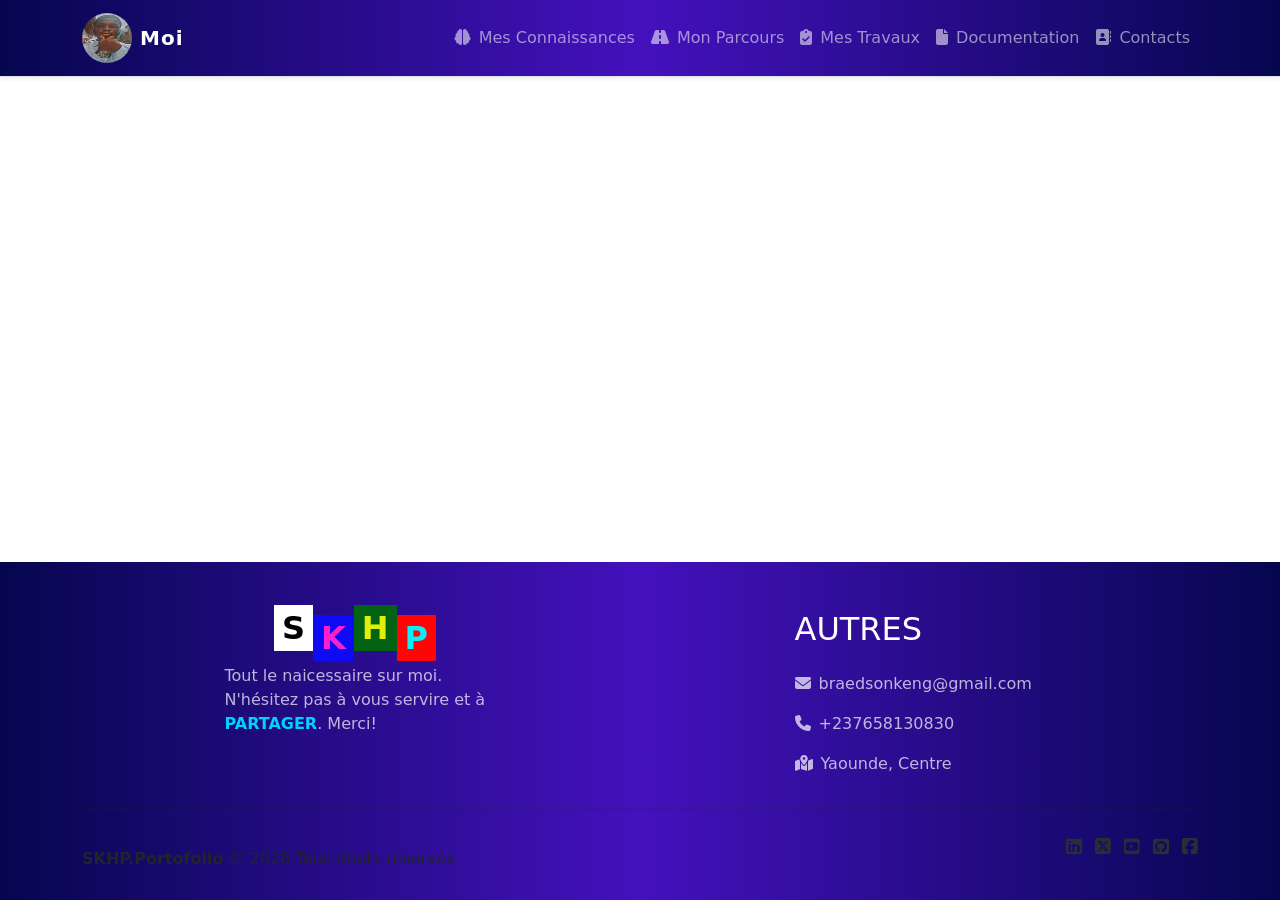
==== connaissances.html @ 7faedf78 "feat: Chargement des pages" ====
<!DOCTYPE html>
<html lang="en">
<head>
    <meta charset="UTF-8">
    <meta name="viewport" content="width=device-width, initial-scale=1.0">
    <title>SKHP.PortoFolio</title>
    <link rel="stylesheet" href="css/connaissances.css">
    <script src="js/app.js"></script>
    <link href="https://cdn.jsdelivr.net/npm/bootstrap@5.3.0/dist/css/bootstrap.min.css" rel="stylesheet">
    <link rel="stylesheet" href="https://cdnjs.cloudflare.com/ajax/libs/font-awesome/6.5.1/css/all.min.css">
    <!--Installation de l'icone du site-->
    <link rel="icon"type="image/png" href="favicon/favicon-96x96.png" sizes="96x96" />
    <link rel="icon" type="image/svg+xml" href="favicon/favicon.svg" />
    <link rel="shortcut icon" href="favicon/favicon.ico" />
    <link rel="apple-touch-icon" sizes="180x180" href="favicon/apple-touch-icon.png" />
    <link rel="manifest" href="favicon/site.webmanifest" />
    <!--end-icone-->
</head>
<body>
    <nav class="navbar navbar-expand-lg navbar-dark border-bottom sticky-top shadow-sm", style="background: linear-gradient(to right, #06064F, #4411BD, #06064F);">
        <div class="container">
            <a href="index.html" class="navbar-brand d-flex align-items-center">
                <img src="image/logo.jpeg" alt="le logo" class="me-2" style="border-radius: 50px; width: 50px; height: 50px;">
                <span class="fw-bold" style="letter-spacing: 1px;">Moi</span>
            </a>
            <button class="navbar-toggler" type="button" data-bs-toggle="collapse" data-bs-target="#navbarNav" aria-controls="navbarNav" aria-expanded="false" aria-label="Toggle navigation">
                <span class="navbar-toggler-icon"></span>
            </button>
            <div class="collapse navbar-collapse" id="navbarNav">
                <ul class="navbar-nav ms-auto align-items-center">
                    <li class="navbar-item active">
                        <a href="connaissances.html" class="nav-link"><i class="fa-solid fa-brain me-2" style=" font-size: 1em;"></i>Mes Connaissances</a>
                    </li>
                    <li class="navbar-item active">
                        <a href="parcourt.html" class="nav-link"><i class="fa-solid fa-road me-2" style=" font-size: 1em;"></i>Mon Parcours</a>
                    </li>
                    <li class="navbar-item active">
                        <a href="travaux.html" class="nav-link"><i class="fa-solid fa-clipboard-check me-2" style="font-size: 1em;"></i>Mes Travaux</a>
                    </li>
                    <li class="navbar-item active">
                        <a href="cv.html" class="nav-link"><i class="fa-solid fa-file me-2" style="font-size: 1em;"></i>Documentation</a>
                    </li>
                    <li class="navbar-item active">
                        <a href="contact.html" class="nav-link"><i class="fa-solid fa-address-book me-2" style="font-size: 1em;"></i>Contacts</a>
                    </li>
                </ul>
            </div>
        </div>
    </nav>
    
    <div class="main_page"></div>
    <footer class="pt-5 pd-4" style="background: linear-gradient(to right, #06064F, #4411BD, #06064F);">
        <div class="container text-center text-md-start">
            <div class="row text-center text-md-start">
                <div class="col-md-3 col-lg-3 mb-4 col-xl-3 mx-auto ">
                    <h5 class="d-flex justify-content-center text-center" style="font-size: 2rem;">
                        <span class="px-2 fw-bold py-1" style="color: #000000; background-color: #FFFFFF; transform: translateY(-5px);">S</span>
                        <span class="px-2 fw-bold py-1" style="color: #fc1fcc; background-color: #0e0af3; transform: translateY(5px);">K</span>
                        <span class="px-2 fw-bold py-1" style="color: #e0f00b; background-color: #046313; transform: translateY(-5px);">H</span>
                        <span class="px-2 fw-bold py-1" style="color: #0aeff7; background-color: #ff0505; transform: translateY(5px);">P</span>
                    </h5>
                    <p class="neon-hover-text fs-6 fs-md-2 paragraphe rounded " style="color: rgba(255, 255, 255, 0.7);">
                        Tout le naicessaire sur moi. N'hésitez pas à vous servire et à <span class="highlight">PARTAGER</span>. Merci! 
                    </p>
                </div>
                <div class="col-md-3 col-lg-3 col-xl-3 mx-auto ">
                    <h5 class="text-uppercase mb-4 font-weight-bold" style="color: #FFFFFF; font-size: 2rem;">Autres</h5>
                    <p class="p-item"><a href="mailto:braedsonkeng@gmail.com" class="autre-item text-decoration-none"><i class="fa-solid fa-envelope me-2"></i><span>braedsonkeng@gmail.com</span></a></p>
                    <p class="p-item"><a href="tel:±237658130830" class="autre-item text-decoration-none"><i class="fa-solid fa-phone me-2"></i>+237658130830</a></p>
                    <p class="p-item"><a href="https://maps.app.goo.gl/1hknyKjnv5G4CvAn9" class="autre-item text-decoration-none"><i class="fa-solid fa-map-location-dot me-2"></i>Yaounde, Centre</a></p>
                </div>
            </div>
            <hr class="mb-4">
            <div class="row align-items-center">
                <div class="col-md-7 col-lg-8 fs-6 fs-md-2">
                    <p><strong>SKHP.Portofolio</strong> © 2026 Tous droits réservés</p>
                </div>
                <div class="col-md-5 col-lg-4">
                    <div class="text-center text-md-end">
                        <ul class="list-unstyled list-inline">
                            <li class="list-inline-item">
                                <a href="https://www.linkedin.com/in/braed-sonkeng-002161382?utm_source=share&utm_campaign=share_via&utm_content=profile&utm_medium=ios_app" class="btn-floating btn-sm" style="font-size: 18px;"><i class="fa-brands fa-linkedin"></i></a>
                            </li>
                            <li class="list-inline-item">
                                <a href="https://x.com/pradprime?s=21" class="btn-floating btn-sm" style="font-size: 18px;"><i class="fa-brands fa-square-x-twitter"></i></a>
                            </li>
                            <li class="list-inline-item">
                                <a href="https://www.youtube.com/@BraedSONKENG" class="btn-floating btn-sm" style="font-size: 18px;"><i class="fa-brands fa-square-youtube"></i></a>
                            </li>
                            <li class="list-inline-item">
                                <a href="https://github.com/PradSonkeng" class="btn-floating btn-sm" style="font-size: 18px;"><i class="fa-brands fa-square-github"></i></a>
                            </li>
                            <li class="list-inline-item">
                                <a href="https://www.facebook.com/share/1CZPJ2wc7y/?mibextid=wwXIfr" class="btn-floating btn-sm" style="font-size: 18px;"><i class="fa-brands fa-square-facebook"></i></a>
                            </li>
                        </ul>
                    </div>  <i class="fa-brands fa-square-linkedin"></i>
                </div>
            </div>
        </div>
    </footer>
    <script src="https://cdn.jsdelivr.net/npm/bootstrap@5.3.0/dist/js/bootstrap.bundle.min.js"></script>
    </body>
</html>
---- css/connaissances.css ----
body{
    margin: 0;
    padding: 0;
    display: flex;
    flex-direction: column;
    font-family: Arial, Helvetica, sans-serif;
    min-height: 100vh;
}


.navbar-item:hover {
    color: #d8fd02;
    border-color: #ffee00;
    text-shadow: 
    0 0 5px #d8fd02,
    0 0 15px #ffee00,
    0 0 30px #ffee00;
    transform: scale(1.1);
}

footer {
    margin-top: auto;
}

.rounded:hover {
    color: #fff;
    border-color: #00d2ff;
    text-shadow: 
    0 0 5px #fff,
    0 0 15px #00d2ff,
    0 0 30px #00d2ff;
    transform: scale(1.05);
}

.highlight {
    color: #00d2ff;
    font-weight: bold;
}

.autre-item {
    color: rgba(255, 255, 255, 0.7);
}
.autre-item:hover {
    color: #fff;
}
.p-item:hover {
    transform: scale(1.1);
}

.btn-sm {
    color:#263033;
}
.btn-sm:hover {
    color:#111111;
}
.list-inline-item:hover {
    transform: scale(1.5);
}

@media (max-width : 768px) {
    footer .paragraphe {
        size:1px;
    }
    .text-uppercase {
        font-size: 1rem;
        size: 2px;
    }
}
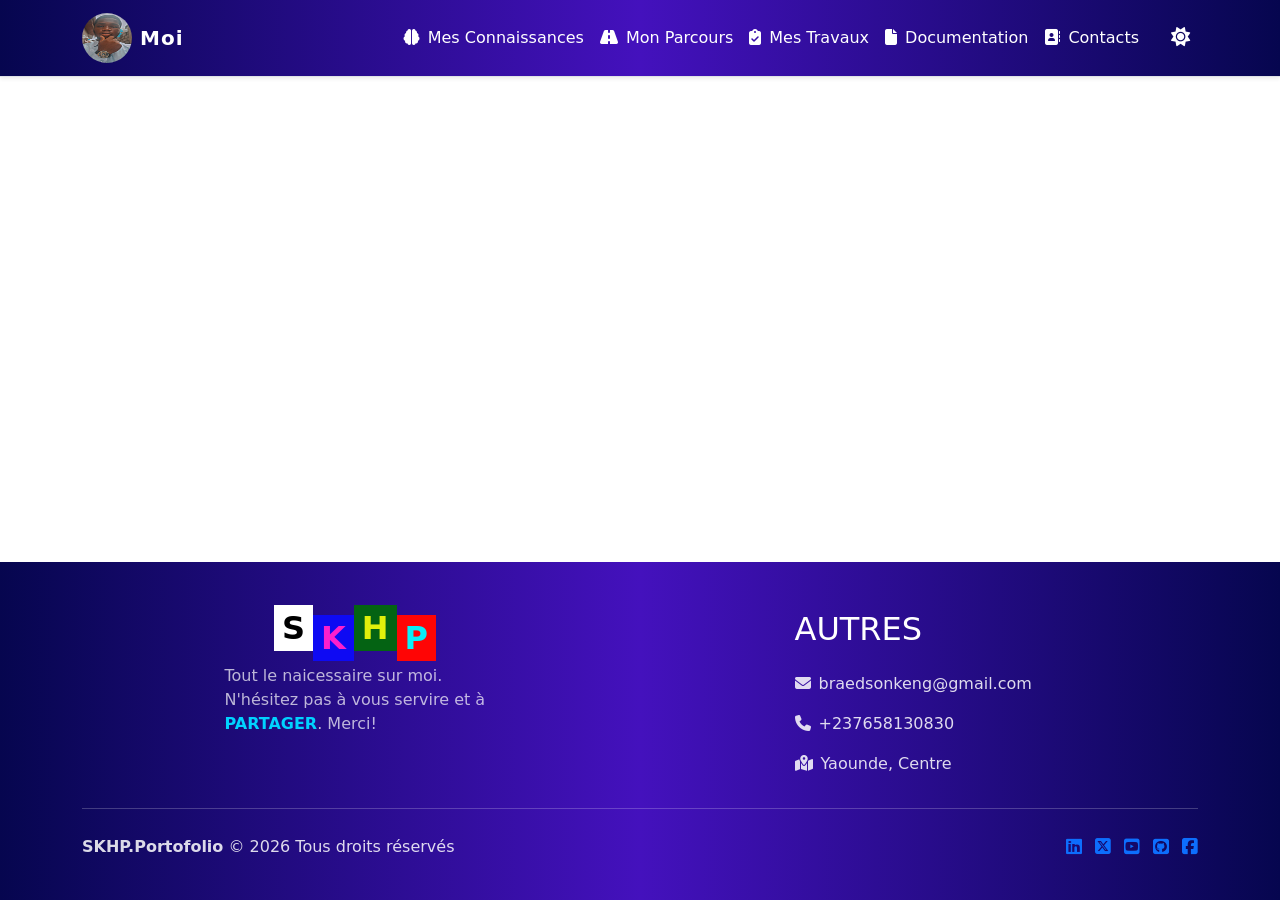
==== commit 8de1ddcb: "update: Add black/white theme" ====
--- a/connaissances.html
+++ b/connaissances.html
@@ -4,8 +4,10 @@
     <meta charset="UTF-8">
     <meta name="viewport" content="width=device-width, initial-scale=1.0">
     <title>SKHP.PortoFolio</title>
+    <link rel="stylesheet" href="css/style.css">
     <link rel="stylesheet" href="css/connaissances.css">
     <script src="js/app.js"></script>
+    <script src="js/connaissances.js"></script>
     <link href="https://cdn.jsdelivr.net/npm/bootstrap@5.3.0/dist/css/bootstrap.min.css" rel="stylesheet">
     <link rel="stylesheet" href="https://cdnjs.cloudflare.com/ajax/libs/font-awesome/6.5.1/css/all.min.css">
     <!--Installation de l'icone du site-->
@@ -16,8 +18,8 @@
     <link rel="manifest" href="favicon/site.webmanifest" />
     <!--end-icone-->
 </head>
-<body>
-    <nav class="navbar navbar-expand-lg navbar-dark border-bottom sticky-top shadow-sm", style="background: linear-gradient(to right, #06064F, #4411BD, #06064F);">
+<body id="themeBody">
+    <nav id="navbar" class="navbar navbar-expand-lg border-bottom sticky-top shadow-sm">
         <div class="container">
             <a href="index.html" class="navbar-brand d-flex align-items-center">
                 <img src="image/logo.jpeg" alt="le logo" class="me-2" style="border-radius: 50px; width: 50px; height: 50px;">
@@ -43,13 +45,18 @@
                     <li class="navbar-item active">
                         <a href="contact.html" class="nav-link"><i class="fa-solid fa-address-book me-2" style="font-size: 1em;"></i>Contacts</a>
                     </li>
+                    <li class="navbar-item ms-3">
+                        <button id="themeToggle" class="btn btn-sm" title="Basculer le mode sombre/clair">
+                            <i class="fa-solid fa-sun" id="themeIcon"></i>
+                        </button>
+                    </li>
                 </ul>
             </div>
         </div>
     </nav>
     
     <div class="main_page"></div>
-    <footer class="pt-5 pd-4" style="background: linear-gradient(to right, #06064F, #4411BD, #06064F);">
+    <footer class="pt-5 pb-4">
         <div class="container text-center text-md-start">
             <div class="row text-center text-md-start">
                 <div class="col-md-3 col-lg-3 mb-4 col-xl-3 mx-auto ">
@@ -94,7 +101,7 @@
                                 <a href="https://www.facebook.com/share/1CZPJ2wc7y/?mibextid=wwXIfr" class="btn-floating btn-sm" style="font-size: 18px;"><i class="fa-brands fa-square-facebook"></i></a>
                             </li>
                         </ul>
-                    </div>  <i class="fa-brands fa-square-linkedin"></i>
+                    </div>
                 </div>
             </div>
         </div>
--- a/css/style.css
+++ b/css/style.css
@@ -0,0 +1,239 @@
+/* =========================================
+   Variables CSS — Thèmes clair et sombre
+   ========================================= */
+:root {
+    --bg-color:       #ffffff;
+    --text-color:     #333333;
+    --navbar-bg:      linear-gradient(to right, #06064F, #4411BD, #06064F);
+    --navbar-text:    #ffffff;
+    --footer-bg:      linear-gradient(to right, #06064F, #4411BD, #06064F);
+    --footer-text:    rgba(255, 255, 255, 0.85);
+    --card-bg:        #ffffff;
+    --card-border:    #e0e0e0;
+    --rainbow:        linear-gradient(to right, #0d6efd, #6610f2, #6f42c1, #d63384, #dc3545, #0d6efd);
+}
+
+body.dark-theme {
+    --bg-color:       #1a1a1a;
+    --text-color:     #e0e0e0;
+    --navbar-bg:      linear-gradient(to right, #0a0a2e, #16213e, #0f3460);
+    --navbar-text:    #e0e0e0;
+    --footer-bg:      linear-gradient(to right, #050514, #0d0930, #050514);
+    --footer-text:    rgba(255, 255, 255, 0.7);
+    --card-bg:        #2d2d2d;
+    --card-border:    #444444;
+}
+
+/* =========================================
+   Base
+   ========================================= */
+body {
+    margin: 0;
+    padding: 0;
+    display: flex;
+    flex-direction: column;
+    font-family: Arial, Helvetica, sans-serif;
+    min-height: 100vh;
+    background-color: var(--bg-color);
+    color: var(--text-color);
+    transition: background-color 0.3s ease, color 0.3s ease;
+}
+
+/* =========================================
+   Navbar
+   ========================================= */
+#navbar {
+    background: var(--navbar-bg) !important;
+    transition: background 0.3s ease;
+}
+
+#navbar .nav-link,
+#navbar .navbar-brand span {
+    color: var(--navbar-text) !important;
+    transition: color 0.3s ease, text-shadow 0.3s ease, transform 0.2s ease;
+}
+
+.navbar-item:hover .nav-link {
+    color: #d8fd02 !important;
+    text-shadow:
+        0 0 5px #d8fd02,
+        0 0 15px #ffee00,
+        0 0 30px #ffee00;
+    transform: scale(1.1);
+}
+
+#themeToggle {
+    background: transparent;
+    border: none;
+    color: var(--navbar-text);
+    font-size: 1.2rem;
+    cursor: pointer;
+    transition: transform 0.3s ease, text-shadow 0.3s ease;
+    padding: 0.25rem 0.5rem;
+}
+
+#themeToggle:hover {
+    transform: scale(1.2);
+    text-shadow: 0 0 8px rgba(255, 255, 255, 0.6);
+}
+
+/* =========================================
+   Animation arc-en-ciel
+   ========================================= */
+@keyframes wave-animation {
+    0%   { background-position: 0% center; }
+    100% { background-position: 200% center; }
+}
+
+.moi .vague {
+    background: var(--rainbow);
+    background-size: 200% auto;
+    -webkit-background-clip: text;
+    background-clip: text;
+    color: transparent;
+    animation: wave-animation 4s linear infinite;
+}
+
+/* Cadre arc-en-ciel animé via pseudo-élément */
+.moi .border-vague-wrapper {
+    position: relative;
+    border-radius: 12px;
+    box-shadow: 0 0 12px rgba(13, 110, 253, 0.4);
+    z-index: 0;
+}
+
+.moi .border-vague-wrapper::before {
+    content: "";
+    position: absolute;
+    inset: 0;
+    padding: 3px;
+    border-radius: 12px;
+    background: var(--rainbow);
+    background-size: 200% auto;
+    animation: wave-animation 4s linear infinite;
+    pointer-events: none;
+    -webkit-mask: linear-gradient(#000 0 0) content-box, linear-gradient(#000 0 0);
+    mask: linear-gradient(#000 0 0) content-box, linear-gradient(#000 0 0);
+    -webkit-mask-composite: xor;
+    mask-composite: exclude;
+}
+
+/* =========================================
+   Footer
+   ========================================= */
+footer {
+    margin-top: auto;
+    background: var(--footer-bg) !important;
+    color: var(--footer-text);
+    transition: background 0.3s ease, color 0.3s ease;
+}
+
+/* =========================================
+   Utilitaires
+   ========================================= */
+.highlight {
+    color: #00d2ff;
+    font-weight: bold;
+}
+
+.autre-item {
+    color: var(--footer-text);
+    transition: color 0.2s ease;
+}
+.autre-item:hover {
+    color: #ffffff;
+}
+
+.p-item:hover {
+    transform: scale(1.1);
+}
+
+.rounded:hover {
+    color: #fff;
+    border-color: #00d2ff;
+    text-shadow:
+        0 0 5px #fff,
+        0 0 15px #00d2ff,
+        0 0 30px #00d2ff;
+    transform: scale(1.05);
+}
+
+.list-inline-item:hover {
+    transform: scale(1.5);
+}
+
+/* =========================================
+   Thème sombre — surcharges Bootstrap
+   ========================================= */
+body.dark-theme .form-control,
+body.dark-theme .form-select {
+    background-color: var(--card-bg);
+    color: var(--text-color);
+    border-color: var(--card-border);
+}
+
+body.dark-theme .form-control::placeholder {
+    color: rgba(224, 224, 224, 0.5);
+}
+
+body.dark-theme .form-control:focus,
+body.dark-theme .form-select:focus {
+    background-color: var(--card-bg);
+    color: var(--text-color);
+    border-color: #4411BD;
+    box-shadow: 0 0 0 0.25rem rgba(68, 17, 189, 0.25);
+}
+
+body.dark-theme .card {
+    background-color: var(--card-bg);
+    color: var(--text-color);
+    border-color: var(--card-border);
+}
+
+body.dark-theme .list-group-item {
+    background-color: var(--card-bg);
+    color: var(--text-color);
+    border-color: var(--card-border);
+}
+
+body.dark-theme .list-group-item:hover {
+    background-color: #3d3d3d;
+}
+
+body.dark-theme .table {
+    color: var(--text-color);
+    border-color: var(--card-border);
+}
+
+body.dark-theme .table-striped > tbody > tr:nth-of-type(odd) > * {
+    background-color: rgba(255, 255, 255, 0.05);
+}
+
+body.dark-theme .alert {
+    background-color: var(--card-bg);
+    color: var(--text-color);
+    border-color: var(--card-border);
+}
+
+body.dark-theme .btn-outline-primary {
+    color: #7b68ee;
+    border-color: #7b68ee;
+}
+
+body.dark-theme .btn-outline-primary:hover {
+    background-color: #7b68ee;
+    border-color: #7b68ee;
+    color: #ffffff;
+}
+
+/* =========================================
+   Responsive
+   ========================================= */
+@media (max-width: 768px) {
+    footer .paragraphe {
+        font-size: 0.85rem;
+    }
+    .text-uppercase {
+        font-size: 1rem;
+    }
+}
--- a/css/connaissances.css
+++ b/css/connaissances.css
@@ -1,68 +1,4 @@
-body{
-    margin: 0;
-    padding: 0;
-    display: flex;
-    flex-direction: column;
-    font-family: Arial, Helvetica, sans-serif;
-    min-height: 100vh;
-}
-
-
-.navbar-item:hover {
-    color: #d8fd02;
-    border-color: #ffee00;
-    text-shadow: 
-    0 0 5px #d8fd02,
-    0 0 15px #ffee00,
-    0 0 30px #ffee00;
-    transform: scale(1.1);
-}
-
-footer {
-    margin-top: auto;
-}
-
-.rounded:hover {
-    color: #fff;
-    border-color: #00d2ff;
-    text-shadow: 
-    0 0 5px #fff,
-    0 0 15px #00d2ff,
-    0 0 30px #00d2ff;
-    transform: scale(1.05);
-}
-
-.highlight {
-    color: #00d2ff;
-    font-weight: bold;
-}
-
-.autre-item {
-    color: rgba(255, 255, 255, 0.7);
-}
-.autre-item:hover {
-    color: #fff;
-}
-.p-item:hover {
-    transform: scale(1.1);
-}
-
-.btn-sm {
-    color:#263033;
-}
-.btn-sm:hover {
-    color:#111111;
-}
-.list-inline-item:hover {
-    transform: scale(1.5);
-}
-
-@media (max-width : 768px) {
-    footer .paragraphe {
-        size:1px;
-    }
-    .text-uppercase {
-        font-size: 1rem;
-        size: 2px;
-    }
-}+/*
+  Styles spécifiques à la page connaissances.
+  Les styles globaux (thème, navbar, footer, interactions) sont centralisés dans css/style.css.
+*/
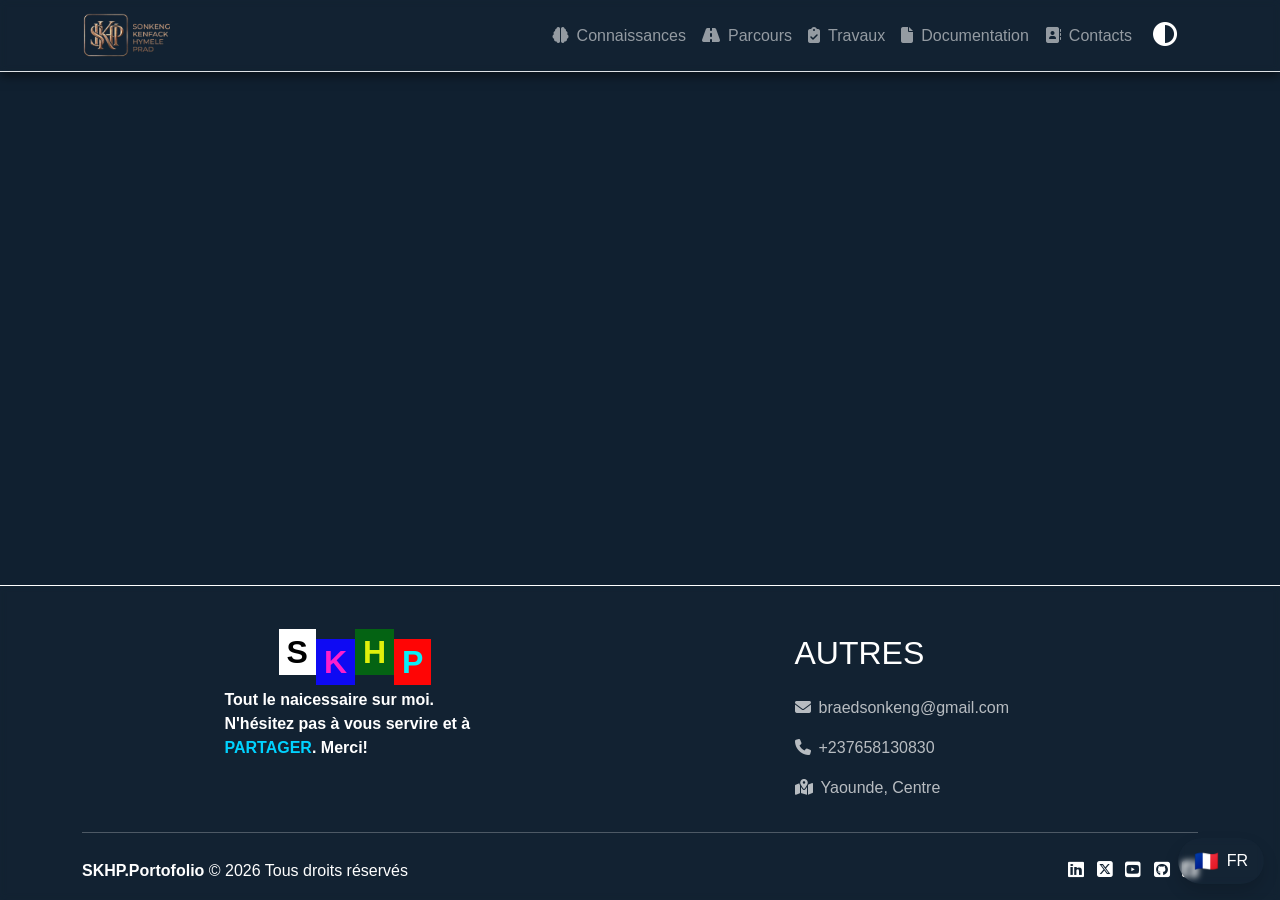
==== commit c4f784d6: "fetch: new dessing" ====
--- a/connaissances.html
+++ b/connaissances.html
@@ -1,15 +1,14 @@
 <!DOCTYPE html>
-<html lang="en">
+<html lang="fr" data-theme="dark">
 <head>
     <meta charset="UTF-8">
     <meta name="viewport" content="width=device-width, initial-scale=1.0">
     <title>SKHP.PortoFolio</title>
-    <link rel="stylesheet" href="css/style.css">
-    <link rel="stylesheet" href="css/connaissances.css">
-    <script src="js/app.js"></script>
-    <script src="js/connaissances.js"></script>
+    
     <link href="https://cdn.jsdelivr.net/npm/bootstrap@5.3.0/dist/css/bootstrap.min.css" rel="stylesheet">
     <link rel="stylesheet" href="https://cdnjs.cloudflare.com/ajax/libs/font-awesome/6.5.1/css/all.min.css">
+    <link rel="stylesheet" href="css/connaissances.css">
+    
     <!--Installation de l'icone du site-->
     <link rel="icon"type="image/png" href="favicon/favicon-96x96.png" sizes="96x96" />
     <link rel="icon" type="image/svg+xml" href="favicon/favicon.svg" />
@@ -18,87 +17,95 @@
     <link rel="manifest" href="favicon/site.webmanifest" />
     <!--end-icone-->
 </head>
-<body id="themeBody">
-    <nav id="navbar" class="navbar navbar-expand-lg border-bottom sticky-top shadow-sm">
+<body>
+    <!--Particules de fond-->
+    <div id="particules"></div>
+
+    <!-- Barre de navigation -->
+    <nav class="navbar navbar-expand-lg navbar-dark border-bottom sticky-top">
         <div class="container">
             <a href="index.html" class="navbar-brand d-flex align-items-center">
-                <img src="image/logo.jpeg" alt="le logo" class="me-2" style="border-radius: 50px; width: 50px; height: 50px;">
-                <span class="fw-bold" style="letter-spacing: 1px;">Moi</span>
+                <img src="image/LOGO.png" alt="le logo" class="me-1" style="width: 90px; height: 45px;">
             </a>
             <button class="navbar-toggler" type="button" data-bs-toggle="collapse" data-bs-target="#navbarNav" aria-controls="navbarNav" aria-expanded="false" aria-label="Toggle navigation">
                 <span class="navbar-toggler-icon"></span>
             </button>
             <div class="collapse navbar-collapse" id="navbarNav">
                 <ul class="navbar-nav ms-auto align-items-center">
-                    <li class="navbar-item active">
-                        <a href="connaissances.html" class="nav-link"><i class="fa-solid fa-brain me-2" style=" font-size: 1em;"></i>Mes Connaissances</a>
+                    <li class="nav-item active">
+                        <a href="connaissances.html" class="nav-link" data-translate="true"><i class="fa-solid fa-brain me-2" style=" font-size: 1em;"></i>Connaissances</a>
                     </li>
-                    <li class="navbar-item active">
-                        <a href="parcourt.html" class="nav-link"><i class="fa-solid fa-road me-2" style=" font-size: 1em;"></i>Mon Parcours</a>
+                    <li class="nav-item active">
+                        <a href="parcourt.html" class="nav-link" data-translate="true"><i class="fa-solid fa-road me-2" style=" font-size: 1em;"></i>Parcours</a>
                     </li>
-                    <li class="navbar-item active">
-                        <a href="travaux.html" class="nav-link"><i class="fa-solid fa-clipboard-check me-2" style="font-size: 1em;"></i>Mes Travaux</a>
+                    <li class="nav-item active">
+                        <a href="travaux.html" class="nav-link" data-translate="true"><i class="fa-solid fa-clipboard-check me-2" style="font-size: 1em;"></i>Travaux</a>
                     </li>
-                    <li class="navbar-item active">
+                    <li class="nav-item active">
                         <a href="cv.html" class="nav-link"><i class="fa-solid fa-file me-2" style="font-size: 1em;"></i>Documentation</a>
                     </li>
-                    <li class="navbar-item active">
+                    <li class="nav-item active">
                         <a href="contact.html" class="nav-link"><i class="fa-solid fa-address-book me-2" style="font-size: 1em;"></i>Contacts</a>
                     </li>
-                    <li class="navbar-item ms-3">
-                        <button id="themeToggle" class="btn btn-sm" title="Basculer le mode sombre/clair">
-                            <i class="fa-solid fa-sun" id="themeIcon"></i>
-                        </button>
+                    <li class="nav-item ">
+                        <button id="themeBtn" class="btn" title="Changer de theme"><i class="fa-solid fa-circle-half-stroke fa-beat-fade me-2" style="font-size: 1.5em;"></i></button>
                     </li>
                 </ul>
             </div>
         </div>
     </nav>
+
+    <!-- Section Hero -->
+    <div class="main container">
+        <section id="hero" class="hero-section d-flex align-items-center">
+            
+        </section>
+    </div>
     
-    <div class="main_page"></div>
-    <footer class="pt-5 pb-4">
+    <!-- Section footer -->
+    <footer class="pt-5 pd-4 shadow-sm">
         <div class="container text-center text-md-start">
-            <div class="row text-center text-md-start">
-                <div class="col-md-3 col-lg-3 mb-4 col-xl-3 mx-auto ">
+            <div class="foot-top row text-center text-md-start">
+                <div class="left col-md-3 col-lg-3 mb-4 col-xl-3 mx-auto ">
                     <h5 class="d-flex justify-content-center text-center" style="font-size: 2rem;">
                         <span class="px-2 fw-bold py-1" style="color: #000000; background-color: #FFFFFF; transform: translateY(-5px);">S</span>
                         <span class="px-2 fw-bold py-1" style="color: #fc1fcc; background-color: #0e0af3; transform: translateY(5px);">K</span>
                         <span class="px-2 fw-bold py-1" style="color: #e0f00b; background-color: #046313; transform: translateY(-5px);">H</span>
                         <span class="px-2 fw-bold py-1" style="color: #0aeff7; background-color: #ff0505; transform: translateY(5px);">P</span>
                     </h5>
-                    <p class="neon-hover-text fs-6 fs-md-2 paragraphe rounded " style="color: rgba(255, 255, 255, 0.7);">
-                        Tout le naicessaire sur moi. N'hésitez pas à vous servire et à <span class="highlight">PARTAGER</span>. Merci! 
+                    <p class="fs-6 fs-md-2 paragraphe rounded">
+                        <strong data-translate="true"">Tout le naicessaire sur moi. N'hésitez pas à vous servire et à <span class="highlight">PARTAGER</span>. Merci!</strong> 
                     </p>
                 </div>
-                <div class="col-md-3 col-lg-3 col-xl-3 mx-auto ">
-                    <h5 class="text-uppercase mb-4 font-weight-bold" style="color: #FFFFFF; font-size: 2rem;">Autres</h5>
+                <div class="right col-md-3 col-lg-3 col-xl-3 mx-auto ">
+                    <h5 class="text-uppercase mb-4 font-weight-bold"data-translate="true"" style="font-size: 2rem;">Autres</h5>
                     <p class="p-item"><a href="mailto:braedsonkeng@gmail.com" class="autre-item text-decoration-none"><i class="fa-solid fa-envelope me-2"></i><span>braedsonkeng@gmail.com</span></a></p>
                     <p class="p-item"><a href="tel:±237658130830" class="autre-item text-decoration-none"><i class="fa-solid fa-phone me-2"></i>+237658130830</a></p>
                     <p class="p-item"><a href="https://maps.app.goo.gl/1hknyKjnv5G4CvAn9" class="autre-item text-decoration-none"><i class="fa-solid fa-map-location-dot me-2"></i>Yaounde, Centre</a></p>
                 </div>
             </div>
             <hr class="mb-4">
-            <div class="row align-items-center">
+            <div class="foot-down row align-items-center">
                 <div class="col-md-7 col-lg-8 fs-6 fs-md-2">
-                    <p><strong>SKHP.Portofolio</strong> © 2026 Tous droits réservés</p>
+                    <p data-translate="true"><strong>SKHP.Portofolio</strong> © 2026 Tous droits réservés</p>
                 </div>
                 <div class="col-md-5 col-lg-4">
                     <div class="text-center text-md-end">
                         <ul class="list-unstyled list-inline">
                             <li class="list-inline-item">
-                                <a href="https://www.linkedin.com/in/braed-sonkeng-002161382?utm_source=share&utm_campaign=share_via&utm_content=profile&utm_medium=ios_app" class="btn-floating btn-sm" style="font-size: 18px;"><i class="fa-brands fa-linkedin"></i></a>
+                                <a href="https://www.linkedin.com/in/braed-sonkeng-002161382?utm_source=share&utm_campaign=share_via&utm_content=profile&utm_medium=ios_app" class="link1 btn-floating btn-sm" style="font-size: 18px;"><i class="fa-brands fa-linkedin"></i></a>
                             </li>
                             <li class="list-inline-item">
-                                <a href="https://x.com/pradprime?s=21" class="btn-floating btn-sm" style="font-size: 18px;"><i class="fa-brands fa-square-x-twitter"></i></a>
+                                <a href="https://x.com/pradprime?s=21" class="btn-floating btn-sm" style="font-size: 18px;"><i class="link2 fa-brands fa-square-x-twitter"></i></a>
                             </li>
                             <li class="list-inline-item">
-                                <a href="https://www.youtube.com/@BraedSONKENG" class="btn-floating btn-sm" style="font-size: 18px;"><i class="fa-brands fa-square-youtube"></i></a>
+                                <a href="https://www.youtube.com/@BraedSONKENG" class="btn-floating btn-sm" style="font-size: 18px;"><i class="link3 fa-brands fa-square-youtube"></i></a>
                             </li>
                             <li class="list-inline-item">
-                                <a href="https://github.com/PradSonkeng" class="btn-floating btn-sm" style="font-size: 18px;"><i class="fa-brands fa-square-github"></i></a>
+                                <a href="https://github.com/PradSonkeng" class="btn-floating btn-sm" style="font-size: 18px;"><i class="link4 fa-brands fa-square-github"></i></a>
                             </li>
                             <li class="list-inline-item">
-                                <a href="https://www.facebook.com/share/1CZPJ2wc7y/?mibextid=wwXIfr" class="btn-floating btn-sm" style="font-size: 18px;"><i class="fa-brands fa-square-facebook"></i></a>
+                                <a href="https://www.facebook.com/share/1CZPJ2wc7y/?mibextid=wwXIfr" class="link5 btn-floating btn-sm" style="font-size: 18px;"><i class="fa-brands fa-square-facebook"></i></a>
                             </li>
                         </ul>
                     </div>
@@ -106,6 +113,14 @@
             </div>
         </div>
     </footer>
+    <!-- Boutton de lange fr-eng -->
+    <div class="language-switcher position-fixed bottom-0 end-0 m-3" style="z-index: 1030;">
+        <button id="langBtn" class="btn btn-secondary d-flex align-items-center gap-2 shadow rounded-pill px-3 py-2" title="Changer de langue">
+            <span id="langFlag" class="fs-5">🇫🇷</span>
+            <span id="langText" class="fw-medium">FR</span>
+        </button>
+    </div>
     <script src="https://cdn.jsdelivr.net/npm/bootstrap@5.3.0/dist/js/bootstrap.bundle.min.js"></script>
+    <script src="js/connaissances.js"></script>
     </body>
 </html>
--- a/css/connaissances.css
+++ b/css/connaissances.css
@@ -1,4 +1,216 @@
-/*
-  Styles spécifiques à la page connaissances.
-  Les styles globaux (thème, navbar, footer, interactions) sont centralisés dans css/style.css.
-*/
+/*========== VARIABLES GLOBAL ==========*/
+
+:root {
+    --bg: #102030;
+    --bg2: #203040;
+    --flou: blur(3px);
+    --transp: rgba(255, 255, 255, 0.01);
+    --color: #ffffff;
+    --part-color: #c0c3c7;
+    --linkedIn: #0627b8;
+    --twitter: #161515;
+    --youtube: #ff0202;
+    --github: #0e0522;
+    --facebook: #071ffc;
+    --shadow: 0 4px 10px rgba(0, 0, 0, 0.5);
+}
+[data-theme="light"] {
+    --bg: #b8babd;
+    --bg2: #c9cdd1;  
+    --color: #102030;
+    --part-color: #102030bd;
+    --shadow: 0 4px 10px rgba(0, 0, 0, 0.15)
+}
+
+* { margin:0; padding:0; box-sizing: border-box;}
+html {
+    scroll-behavior: smooth;
+}
+
+body{
+    display: flex;
+    flex-direction: column;
+    font-family: Arial, Helvetica, sans-serif;
+    min-height: 100vh;
+    background: var(--bg);
+    
+}
+/*=========== PARTICULES DE FOND ==========*/
+#particules {
+    position: fixed;
+    inset: 0;
+    pointer-events: none;
+    z-index: -1;
+    overflow: hidden;
+}
+
+.particule {
+    position: absolute;
+    border-radius: 50%;
+    opacity: 0;
+    animation: float-up linear infinite;
+}
+
+@keyframes float-up {
+    0% { opacity: 0; transform: translateY(100vh) translateX(0); }
+    10% { opacity: 1; }
+    90% { opacity: 1; }
+    100% { opacity: 0; transform: translateY(-100px) translateX(0); }
+}
+
+/*=========== NAVBAR ==========*/
+.navbar {
+    background: var(--transp);
+    backdrop-filter: var(--flou);
+    box-shadow: var(--shadow);
+    
+}
+nav > button {
+    color: var(--color) !important;
+    border: none;
+}
+.navbar-nav .nav-item {
+    position: relative;
+}
+[data-theme="light"] .navbar-nav .nav-link {
+    color: rgba(16, 32, 48, 0.7) !important;
+}
+.navbar-nav .nav-link:hover {
+    color: var(--color) !important;
+    transform: scale(1.1);
+}
+.navbar-nav .nav-link::after {
+    content:'';
+    position: absolute;
+    bottom: 0;
+    left: 0;
+    width: 0;
+    height: 2px;
+    background-color: var(--color);
+    transition: width 0.3s ease-in-out;
+    border-radius: 3px;
+}
+.navbar-nav .nav-link:hover::after {
+    width: 100%;
+}
+.navbar-nav .nav-link.active:hover::after {
+    width: 100%;
+}
+.navbar-nav .nav-item #themeBtn{
+    color: var(--color);
+}
+[data-theme="light"] .navbar-nav .nav-item #themeBtn {
+    color: var(--color);
+}
+.navbar-toggler-icon {
+    filter: invert(0);
+    transition: filter 0.3s ease;
+}
+[data-theme="light"] .navbar-toggler-icon {
+    filter: invert(1);
+}
+.navbar-toggler {
+    color: var(--color) !important;
+    border-color: var(--color) !important;
+}
+
+
+
+/*========== SECTION FOOTER ==========*/
+footer {
+    margin-top: auto;
+    background: var(--transp);
+    backdrop-filter: var(--flou);
+    border-top: 1px solid white;
+}
+
+.rounded {
+    color: var(--color);
+}
+
+.highlight {
+    color: #00d2ff;
+    font-weight: bold;
+}
+
+.text-uppercase {
+    color: white;
+}
+[data-theme="light"] .text-uppercase {
+    color: #102030;
+}
+.autre-item {
+    color: rgba(255, 255, 255, 0.7);
+}
+[data-theme="light"] .autre-item {
+    color: rgba(16, 32, 48, 0.7);
+}
+.autre-item:hover {
+    color: #fff;
+}
+[data-theme="light"] .autre-item:hover {
+    color: #102030;
+}
+.p-item:hover {
+    transform: scale(1.1);
+}
+
+hr {
+    color: var(--color);
+}
+.foot-down {
+    color: var(--color);
+}
+.btn-sm {
+    color: var(--color);
+}
+.link1:hover {
+    color: var(--linkedIn);
+}
+.link2:hover {
+    color: var(--twitter);
+}
+.link3:hover {
+    color: var(--youtube);
+}
+.link4:hover {
+    color: var(--github);;
+}
+.link5:hover {
+    color: var(--facebook);
+}
+.list-inline-item:hover {
+    transform: scale(1.5);
+}
+/*========== BOUTON LANGUE ==========*/
+.language-switcher .btn {
+    background: var(--transp);
+    backdrop-filter: var(--flou);
+    color: var(--color);
+    border: none;
+    transition: background-color 0.3s ease, color 0.3s ease;
+}
+#langBtn {
+    transition: all 0.3s ease;
+}
+#langBtn:hover {
+    transform: translateY(-4px) scale(1.06);
+    box-shadow: 0 10px 25px rgba(0, 0, 0, 0.4) !important;
+}
+#langFlag {
+    transition: transform 0.4s ease;
+}
+#langBtn:hover #langFlag {
+    transform: rotate(20deg) scale(1.3);
+}
+
+/* Media Queries */
+@media (max-width : 768px) {
+    footer .paragraphe {
+        size:1px;
+    }
+    .text-uppercase {
+        font-size: 1rem;
+        size: 2px;
+    }
+}
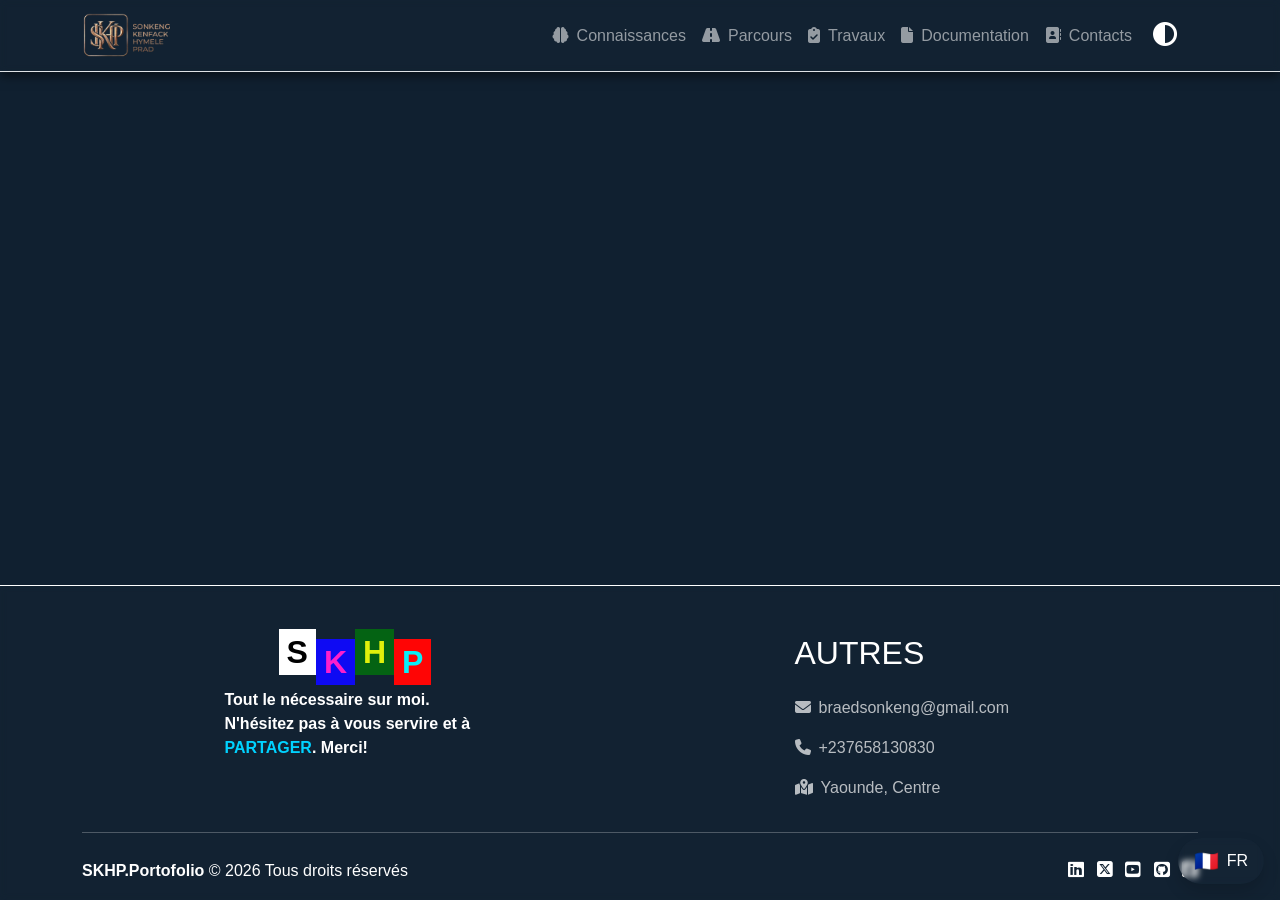
==== commit 6fd832dc: "feat: update the presentation page" ====
--- a/connaissances.html
+++ b/connaissances.html
@@ -1,9 +1,25 @@
 <!DOCTYPE html>
-<html lang="fr" data-theme="dark">
+<html>
 <head>
     <meta charset="UTF-8">
     <meta name="viewport" content="width=device-width, initial-scale=1.0">
-    <title>SKHP.PortoFolio</title>
+    <title>SKHP | Portfolio - Sonkeng Kenfack HymeLe Prad</title>
+    <!-- Meta Description-->
+    <meta name="description" content="SKHP | Portfolio - Sonkeng Kenfack Hymele Prad
+Tout le nécessaire sur moi. Apprenant en Data Sciene et Développeur Web passionné basé à Yaoundé. Découvrez mon parcours, mes projets et mes compétences.">
+
+    <!-- HYDRATATION PRÉCOCE (avant tout CSS/JS) -->
+    <script>
+        // Appliquer le thème immédiatement pour éviter FOUC
+        (function() {
+            const savedTheme = localStorage.getItem('theme') || 'dark';
+            document.documentElement.setAttribute('data-theme', savedTheme);
+            
+            // Langue (pour <html lang>)
+            const savedLang = localStorage.getItem('lng') || 'fr';
+            document.documentElement.setAttribute('lang', savedLang);
+        })();
+    </script>
     
     <link href="https://cdn.jsdelivr.net/npm/bootstrap@5.3.0/dist/css/bootstrap.min.css" rel="stylesheet">
     <link rel="stylesheet" href="https://cdnjs.cloudflare.com/ajax/libs/font-awesome/6.5.1/css/all.min.css">
@@ -14,6 +30,7 @@
     <link rel="icon" type="image/svg+xml" href="favicon/favicon.svg" />
     <link rel="shortcut icon" href="favicon/favicon.ico" />
     <link rel="apple-touch-icon" sizes="180x180" href="favicon/apple-touch-icon.png" />
+    <meta name="apple-mobile-web-app-title" content="SKHPrad" />
     <link rel="manifest" href="favicon/site.webmanifest" />
     <!--end-icone-->
 </head>
@@ -36,7 +53,7 @@
                         <a href="connaissances.html" class="nav-link" data-translate="true"><i class="fa-solid fa-brain me-2" style=" font-size: 1em;"></i>Connaissances</a>
                     </li>
                     <li class="nav-item active">
-                        <a href="parcourt.html" class="nav-link" data-translate="true"><i class="fa-solid fa-road me-2" style=" font-size: 1em;"></i>Parcours</a>
+                        <a href="parcours.html" class="nav-link" data-translate="true"><i class="fa-solid fa-road me-2" style=" font-size: 1em;"></i>Parcours</a>
                     </li>
                     <li class="nav-item active">
                         <a href="travaux.html" class="nav-link" data-translate="true"><i class="fa-solid fa-clipboard-check me-2" style="font-size: 1em;"></i>Travaux</a>
@@ -74,7 +91,7 @@
                         <span class="px-2 fw-bold py-1" style="color: #0aeff7; background-color: #ff0505; transform: translateY(5px);">P</span>
                     </h5>
                     <p class="fs-6 fs-md-2 paragraphe rounded">
-                        <strong data-translate="true"">Tout le naicessaire sur moi. N'hésitez pas à vous servire et à <span class="highlight">PARTAGER</span>. Merci!</strong> 
+                        <strong data-translate="true"">Tout le nécessaire sur moi. N'hésitez pas à vous servire et à <span class="highlight">PARTAGER</span>. Merci!</strong> 
                     </p>
                 </div>
                 <div class="right col-md-3 col-lg-3 col-xl-3 mx-auto ">
@@ -121,6 +138,6 @@
         </button>
     </div>
     <script src="https://cdn.jsdelivr.net/npm/bootstrap@5.3.0/dist/js/bootstrap.bundle.min.js"></script>
-    <script src="js/connaissances.js"></script>
+    <script src="js/app.js"></script>
     </body>
-</html>+</html>
--- a/css/connaissances.css
+++ b/css/connaissances.css
@@ -25,6 +25,7 @@
 * { margin:0; padding:0; box-sizing: border-box;}
 html {
     scroll-behavior: smooth;
+    transition: background-color 0.3s ease;
 }
 
 body{
@@ -49,6 +50,7 @@
     border-radius: 50%;
     opacity: 0;
     animation: float-up linear infinite;
+    will-change: transform, opacity;
 }
 
 @keyframes float-up {
@@ -213,4 +215,4 @@
         font-size: 1rem;
         size: 2px;
     }
-}+}
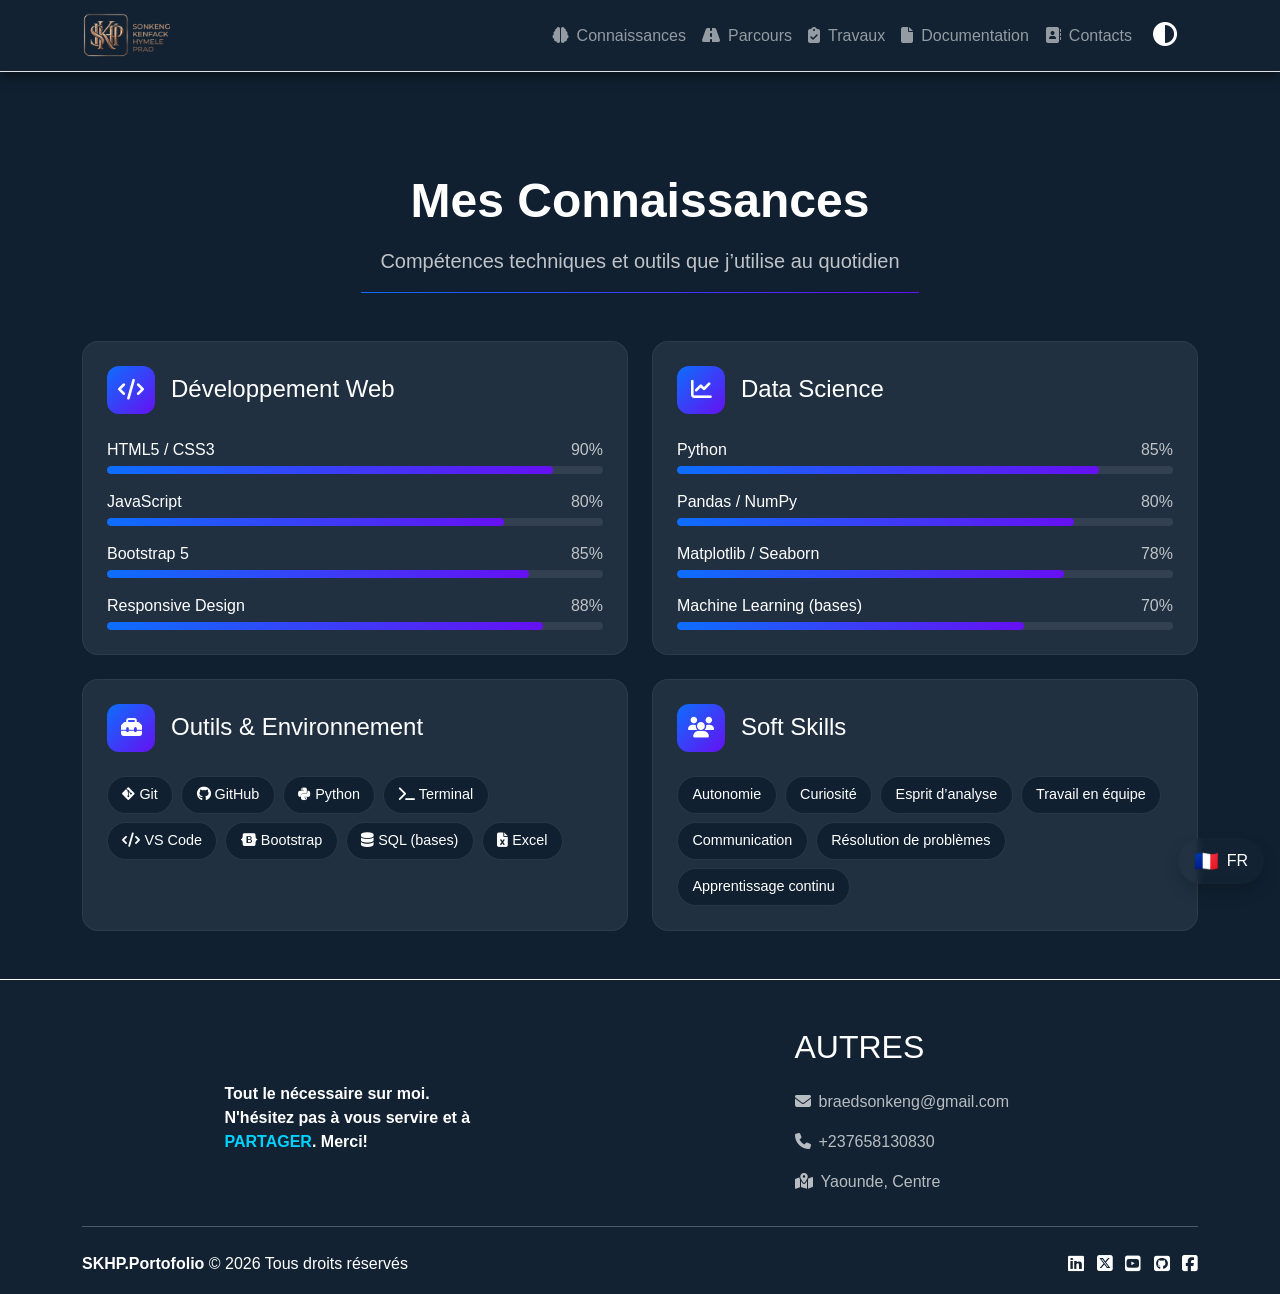
==== commit ea10594d: "feat: upadate the portofolio" ====
--- a/connaissances.html
+++ b/connaissances.html
@@ -72,12 +72,176 @@
         </div>
     </nav>
 
-    <!-- Section Hero -->
-    <div class="main container">
-        <section id="hero" class="hero-section d-flex align-items-center">
-            
-        </section>
-    </div>
+    <!-- ====================== SECTION CONNAISSANCES ====================== -->
+    <section id="connaissances" class="connaissances-section py-5">
+        <div class="container">
+        
+            <!-- Titre -->
+            <div class="text-center mb-5">
+                <h1 class="display-5 fw-bold" style="color: var(--color);" data-i18n="connaissances.title">
+                    Mes Connaissances
+                </h1>
+                <p class="lead mt-3" style="color: var(--part-color);" data-i18n="connaissances.subtitle">
+                    Compétences techniques et outils que j’utilise au quotidien
+                </p>
+                <div class="mx-auto mt-3" style="width: 50%; height: 1px; background: linear-gradient(to right, #0d6efd, #6610f2); "></div>
+            </div>
+    
+            <!-- Catégories de compétences -->
+            <div class="row g-4">
+
+                <!-- Développement Web -->
+                <div class="col-lg-6">
+                    <div class="skill-card p-4 h-100">
+                        <div class="d-flex align-items-center mb-4">
+                            <div class="skill-icon me-3">
+                                <i class="fa-solid fa-code"></i>
+                            </div>
+                            <h4 class="mb-0" style="color: var(--color);">Développement Web</h4>
+                        </div>
+
+                        <div class="skill-item mb-3">
+                            <div class="d-flex justify-content-between mb-1">
+                                <span style="color: var(--color);">HTML5 / CSS3</span>
+                                <span style="color: var(--part-color);">90%</span>
+                            </div>
+                            <div class="progress">
+                                <div class="progress-bar" style="width: 90%"></div>
+                            </div>
+                        </div>
+
+                        <div class="skill-item mb-3">
+                            <div class="d-flex justify-content-between mb-1">
+                                <span style="color: var(--color);">JavaScript</span>
+                                <span style="color: var(--part-color);">80%</span>
+                            </div>
+                            <div class="progress">
+                                <div class="progress-bar" style="width: 80%"></div>
+                            </div>
+                        </div>
+    
+                        <div class="skill-item mb-3">
+                            <div class="d-flex justify-content-between mb-1">
+                                <span style="color: var(--color);">Bootstrap 5</span>
+                                <span style="color: var(--part-color);">85%</span>
+                            </div>
+                            <div class="progress">
+                                <div class="progress-bar" style="width: 85%"></div>
+                            </div>
+                        </div>
+    
+                        <div class="skill-item">
+                            <div class="d-flex justify-content-between mb-1">
+                                <span style="color: var(--color);">Responsive Design</span>
+                                <span style="color: var(--part-color);">88%</span>
+                            </div>
+                            <div class="progress">
+                                <div class="progress-bar" style="width: 88%"></div>
+                            </div>
+                        </div>
+                    </div>
+                </div>
+
+                <!-- Data Science -->
+                <div class="col-lg-6">
+                    <div class="skill-card p-4 h-100">
+                        <div class="d-flex align-items-center mb-4">
+                            <div class="skill-icon me-3">
+                                <i class="fa-solid fa-chart-line"></i>
+                            </div>
+                            <h4 class="mb-0" style="color: var(--color);">Data Science</h4>
+                        </div>
+
+                        <div class="skill-item mb-3">
+                            <div class="d-flex justify-content-between mb-1">
+                                <span style="color: var(--color);">Python</span>
+                                <span style="color: var(--part-color);">85%</span>
+                            </div>
+                            <div class="progress">
+                                <div class="progress-bar" style="width: 85%"></div>
+                            </div>
+                        </div>
+    
+                        <div class="skill-item mb-3">
+                            <div class="d-flex justify-content-between mb-1">
+                                <span style="color: var(--color);">Pandas / NumPy</span>
+                                <span style="color: var(--part-color);">80%</span>
+                            </div>
+                            <div class="progress">
+                                <div class="progress-bar" style="width: 80%"></div>
+                            </div>
+                        </div>
+
+                        <div class="skill-item mb-3">
+                            <div class="d-flex justify-content-between mb-1">
+                                <span style="color: var(--color);">Matplotlib / Seaborn</span>
+                                <span style="color: var(--part-color);">78%</span>
+                            </div>
+                            <div class="progress">
+                                <div class="progress-bar" style="width: 78%"></div>
+                            </div>
+                        </div>
+
+                        <div class="skill-item">
+                            <div class="d-flex justify-content-between mb-1">
+                                <span style="color: var(--color);">Machine Learning (bases)</span>
+                                <span style="color: var(--part-color);">70%</span>
+                            </div>
+                            <div class="progress">
+                                <div class="progress-bar" style="width: 70%"></div>
+                            </div>
+                        </div>
+                    </div>
+                </div>
+
+                <!-- Outils & Environnement -->
+                <div class="col-lg-6">
+                    <div class="skill-card p-4 h-100">
+                        <div class="d-flex align-items-center mb-4">
+                            <div class="skill-icon me-3">
+                                <i class="fa-solid fa-toolbox"></i>
+                            </div>
+                            <h4 class="mb-0" style="color: var(--color);">Outils & Environnement</h4>
+                        </div>
+
+                        <div class="d-flex flex-wrap gap-2">
+                            <span class="tech-badge"><i class="fa-brands fa-git-alt me-1"></i> Git</span>
+                            <span class="tech-badge"><i class="fa-brands fa-github me-1"></i> GitHub</span>
+                            <span class="tech-badge"><i class="fa-brands fa-python me-1"></i> Python</span>
+                            <span class="tech-badge"><i class="fa-solid fa-terminal me-1"></i> Terminal</span>
+                            <span class="tech-badge"><i class="fa-solid fa-code me-1"></i> VS Code</span>
+                            <span class="tech-badge"><i class="fa-brands fa-bootstrap me-1"></i> Bootstrap</span>
+                            <span class="tech-badge"><i class="fa-solid fa-database me-1"></i> SQL (bases)</span>
+                            <span class="tech-badge"><i class="fa-solid fa-file-excel me-1"></i> Excel</span>
+                        </div>
+                    </div>
+                </div>
+
+                <!-- Soft Skills -->
+                <div class="col-lg-6">
+                    <div class="skill-card p-4 h-100">
+                        <div class="d-flex align-items-center mb-4">
+                            <div class="skill-icon me-3">
+                                <i class="fa-solid fa-users"></i>
+                            </div>
+                            <h4 class="mb-0" style="color: var(--color);">Soft Skills</h4>
+                        </div>
+
+                        <div class="d-flex flex-wrap gap-2">
+                            <span class="tech-badge">Autonomie</span>
+                            <span class="tech-badge">Curiosité</span>
+                            <span class="tech-badge">Esprit d’analyse</span>
+                            <span class="tech-badge">Travail en équipe</span>
+                            <span class="tech-badge">Communication</span>
+                            <span class="tech-badge">Résolution de problèmes</span>
+                            <span class="tech-badge">Apprentissage continu</span>
+                        </div>
+                    </div>
+                </div>
+    
+            </div>
+        </div>
+    </section>
     
     <!-- Section footer -->
     <footer class="pt-5 pd-4 shadow-sm">
@@ -85,10 +249,15 @@
             <div class="foot-top row text-center text-md-start">
                 <div class="left col-md-3 col-lg-3 mb-4 col-xl-3 mx-auto ">
                     <h5 class="d-flex justify-content-center text-center" style="font-size: 2rem;">
+
                         <span class="px-2 fw-bold py-1" style="color: #000000; background-color: #FFFFFF; transform: translateY(-5px);">S</span>
+
                         <span class="px-2 fw-bold py-1" style="color: #fc1fcc; background-color: #0e0af3; transform: translateY(5px);">K</span>
+
                         <span class="px-2 fw-bold py-1" style="color: #e0f00b; background-color: #046313; transform: translateY(-5px);">H</span>
+
                         <span class="px-2 fw-bold py-1" style="color: #0aeff7; background-color: #ff0505; transform: translateY(5px);">P</span>
+
                     </h5>
                     <p class="fs-6 fs-md-2 paragraphe rounded">
                         <strong data-translate="true"">Tout le nécessaire sur moi. N'hésitez pas à vous servire et à <span class="highlight">PARTAGER</span>. Merci!</strong> 
@@ -96,9 +265,9 @@
                 </div>
                 <div class="right col-md-3 col-lg-3 col-xl-3 mx-auto ">
                     <h5 class="text-uppercase mb-4 font-weight-bold"data-translate="true"" style="font-size: 2rem;">Autres</h5>
-                    <p class="p-item"><a href="mailto:braedsonkeng@gmail.com" class="autre-item text-decoration-none"><i class="fa-solid fa-envelope me-2"></i><span>braedsonkeng@gmail.com</span></a></p>
-                    <p class="p-item"><a href="tel:±237658130830" class="autre-item text-decoration-none"><i class="fa-solid fa-phone me-2"></i>+237658130830</a></p>
-                    <p class="p-item"><a href="https://maps.app.goo.gl/1hknyKjnv5G4CvAn9" class="autre-item text-decoration-none"><i class="fa-solid fa-map-location-dot me-2"></i>Yaounde, Centre</a></p>
+                    <p class="p-item"><a href="mailto:braedsonkeng@gmail.com" target="_blank" class="autre-item text-decoration-none"><i class="fa-solid fa-envelope me-2"></i><span>braedsonkeng@gmail.com</span></a></p>
+                    <p class="p-item"><a href="tel:±237658130830" target="_blank" class="autre-item text-decoration-none"><i class="fa-solid fa-phone me-2"></i>+237658130830</a></p>
+                    <p class="p-item"><a href="https://maps.app.goo.gl/1hknyKjnv5G4CvAn9" target="_blank" class="autre-item text-decoration-none"><i class="fa-solid fa-map-location-dot me-2"></i>Yaounde, Centre</a></p>
                 </div>
             </div>
             <hr class="mb-4">
@@ -110,19 +279,19 @@
                     <div class="text-center text-md-end">
                         <ul class="list-unstyled list-inline">
                             <li class="list-inline-item">
-                                <a href="https://www.linkedin.com/in/braed-sonkeng-002161382?utm_source=share&utm_campaign=share_via&utm_content=profile&utm_medium=ios_app" class="link1 btn-floating btn-sm" style="font-size: 18px;"><i class="fa-brands fa-linkedin"></i></a>
-                            </li>
-                            <li class="list-inline-item">
-                                <a href="https://x.com/pradprime?s=21" class="btn-floating btn-sm" style="font-size: 18px;"><i class="link2 fa-brands fa-square-x-twitter"></i></a>
-                            </li>
-                            <li class="list-inline-item">
-                                <a href="https://www.youtube.com/@BraedSONKENG" class="btn-floating btn-sm" style="font-size: 18px;"><i class="link3 fa-brands fa-square-youtube"></i></a>
-                            </li>
-                            <li class="list-inline-item">
-                                <a href="https://github.com/PradSonkeng" class="btn-floating btn-sm" style="font-size: 18px;"><i class="link4 fa-brands fa-square-github"></i></a>
-                            </li>
-                            <li class="list-inline-item">
-                                <a href="https://www.facebook.com/share/1CZPJ2wc7y/?mibextid=wwXIfr" class="link5 btn-floating btn-sm" style="font-size: 18px;"><i class="fa-brands fa-square-facebook"></i></a>
+                                <a href="https://www.linkedin.com/in/prad-sonkeng-002161382" target="_blank" class="link1 btn-floating btn-sm" style="font-size: 18px;"><i class="fa-brands fa-linkedin"></i></a>
+                            </li>
+                            <li class="list-inline-item">
+                                <a href="https://x.com/pradprime?s=21" target="_blank" class="btn-floating btn-sm" style="font-size: 18px;"><i class="link2 fa-brands fa-square-x-twitter"></i></a>
+                            </li>
+                            <li class="list-inline-item">
+                                <a href="https://www.youtube.com/@PradSONKENG" target="_blank" class="btn-floating btn-sm" style="font-size: 18px;"><i class="link3 fa-brands fa-square-youtube"></i></a>
+                            </li>
+                            <li class="list-inline-item">
+                                <a href="https://github.com/PradSonkeng" target="_blank" class="btn-floating btn-sm" style="font-size: 18px;"><i class="link4 fa-brands fa-square-github"></i></a>
+                            </li>
+                            <li class="list-inline-item">
+                                <a href="https://www.facebook.com/share/1CZPJ2wc7y/?mibextid=wwXIfr" target="_blank" class="link5 btn-floating btn-sm" style="font-size: 18px;"><i class="fa-brands fa-square-facebook"></i></a>
                             </li>
                         </ul>
                     </div>
--- a/css/connaissances.css
+++ b/css/connaissances.css
@@ -117,6 +117,84 @@
 }
 
 
+/* ====================== SECTION CONNAISSANCES ====================== */
+.connaissances-section {
+    min-height: 80vh;
+    padding-top: 100px !important;
+    padding-bottom: 80px;
+}
+
+.skill-card {
+    background: var(--bg2);
+    border-radius: 16px;
+    border: 1px solid rgba(255,255,255,0.06);
+    transition: all 0.3s ease;
+}
+
+.skill-card:hover {
+    transform: translateY(-6px);
+    box-shadow: 0 18px 40px rgba(0,0,0,0.25);
+}
+
+.skill-icon {
+    width: 48px;
+    height: 48px;
+    background: linear-gradient(135deg, #0d6efd, #6610f2);
+    border-radius: 12px;
+    display: flex;
+    align-items: center;
+    justify-content: center;
+    color: white;
+    font-size: 1.3rem;
+}
+
+/* Barres de progression */
+.progress {
+    height: 8px;
+    background: rgba(255,255,255,0.08);
+    border-radius: 10px;
+    overflow: hidden;
+}
+
+.progress-bar {
+    background: linear-gradient(90deg, #0d6efd, #6610f2);
+    border-radius: 10px;
+}
+
+/* Badges technologies */
+.tech-badge {
+    display: inline-flex;
+    align-items: center;
+    padding: 0.45rem 0.9rem;
+    background: var(--bg);
+    border: 1px solid rgba(255,255,255,0.1);
+    border-radius: 50px;
+    color: var(--color);
+    font-size: 0.9rem;
+    transition: all 0.25s ease;
+}
+
+.tech-badge:hover {
+    background: #0d6efd;
+    border-color: #0d6efd;
+    color: white;
+    transform: translateY(-2px);
+}
+
+/* Mode clair */
+[data-theme="light"] .skill-card {
+    border: 1px solid rgba(0,0,0,0.08);
+}
+
+[data-theme="light"] .progress {
+    background: rgba(0,0,0,0.08);
+}
+
+[data-theme="light"] .tech-badge {
+    border-color: rgba(0,0,0,0.1);
+    color: #102030;
+}
+
 
 /*========== SECTION FOOTER ==========*/
 footer {
